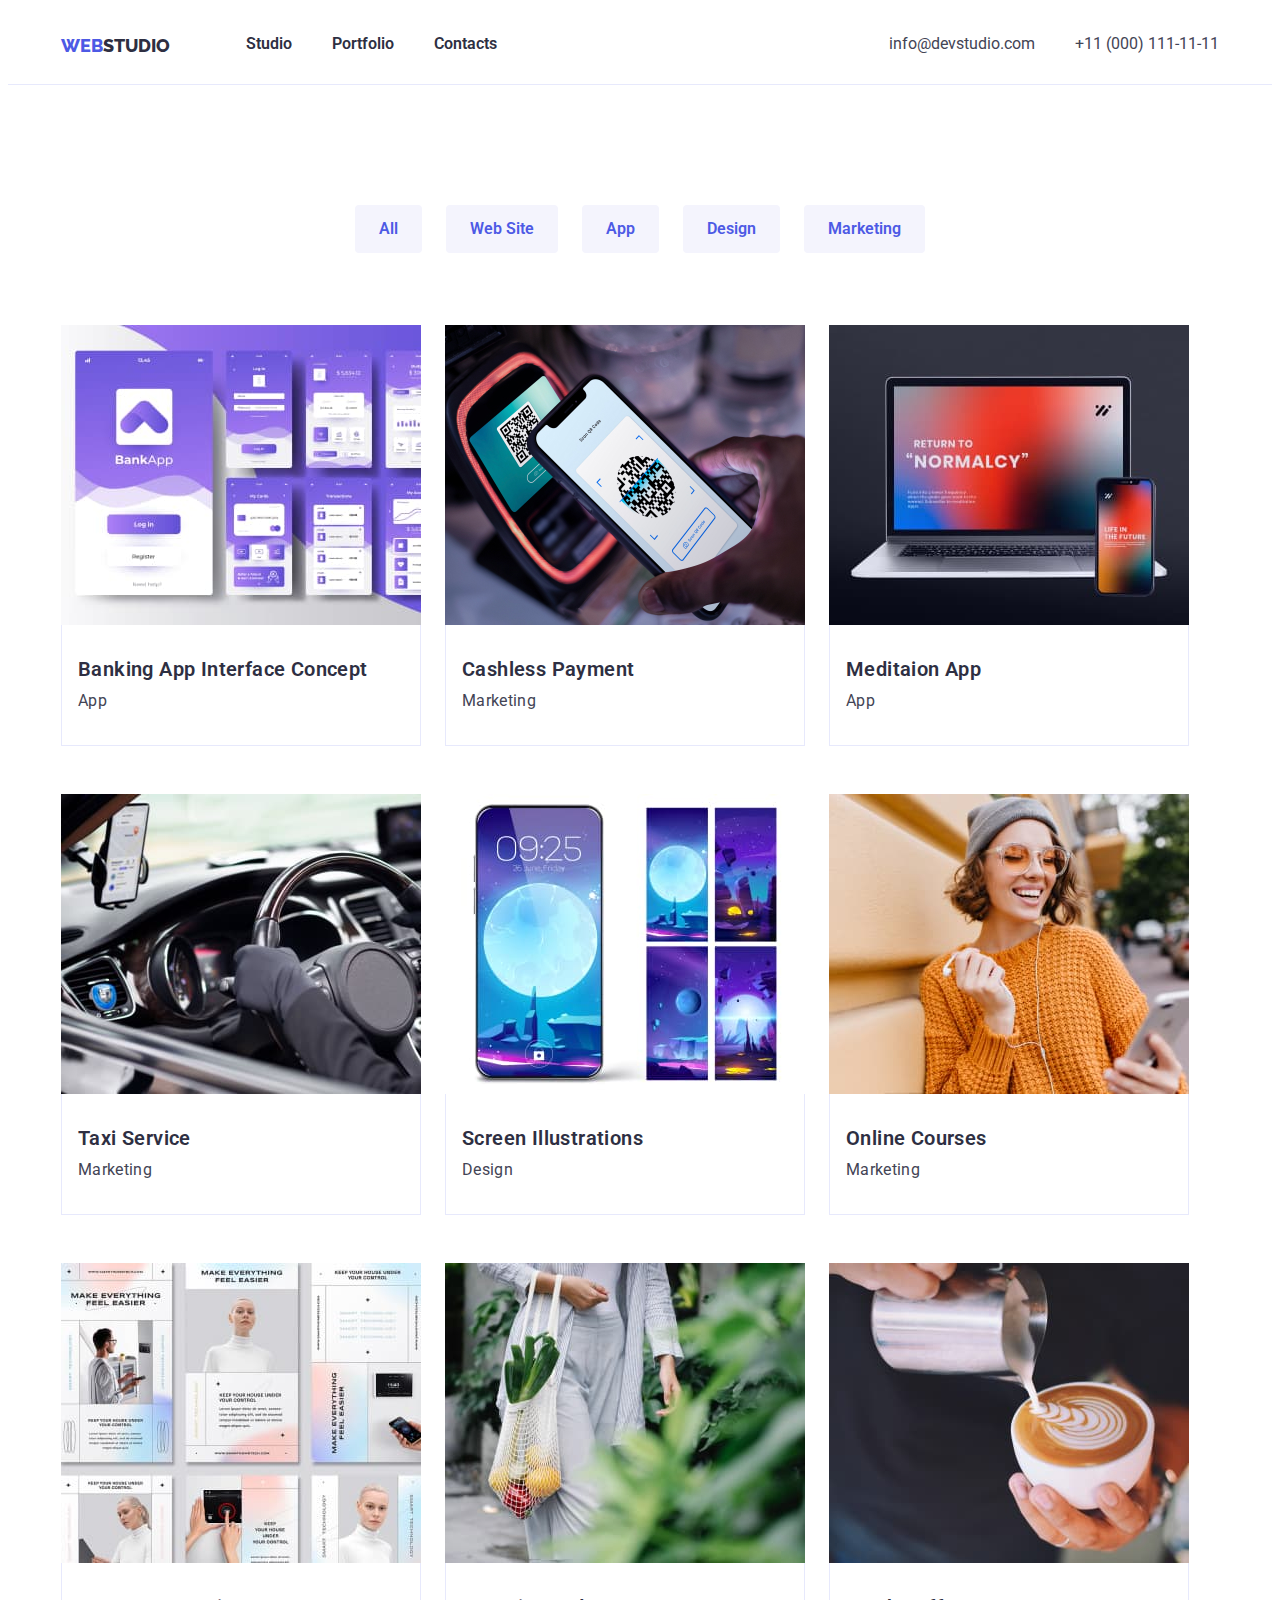
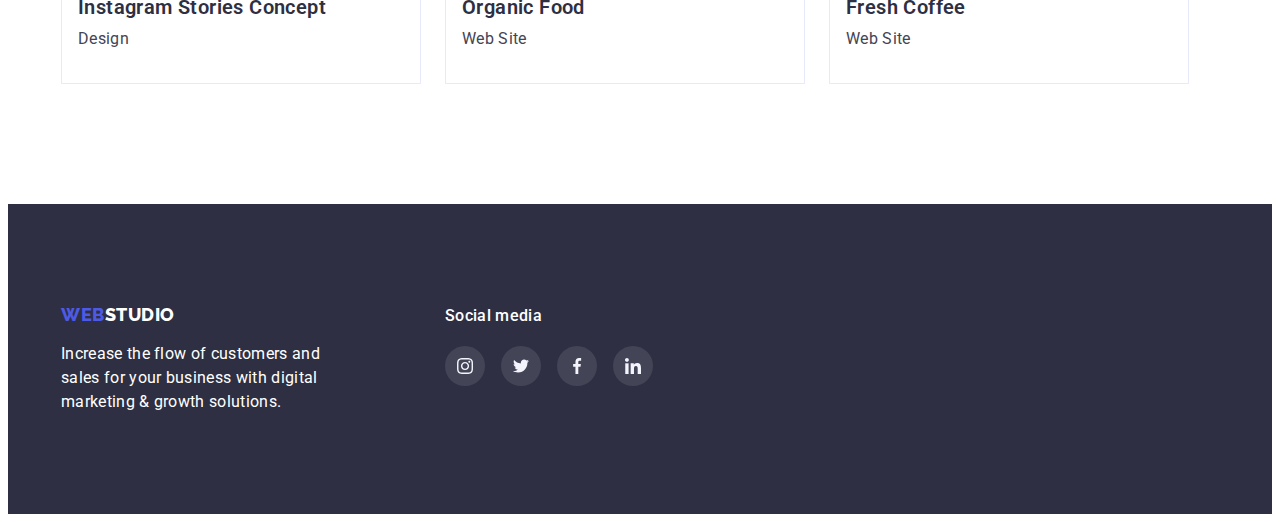
==== portfolio.html @ 2a15c345 "Add files via upload" ====
<!DOCTYPE html>
<html lang="en">
  <head>
    <meta charset="UTF-8" />
    <meta http-equiv="X-UA-Compatible" content="IE=edge" />
    <meta name="viewport" content="width=device-width, initial-scale=1.0" />
    <title>Document</title>
    <link rel="preconnect" href="https://fonts.googleapis.com" />
    <link rel="preconnect" href="https://fonts.gstatic.com" crossorigin />
    <link
      href="https://fonts.googleapis.com/css2?family=Raleway:wght@800&family=Roboto:wght@400;500;700;900&display=swap"
      rel="stylesheet"
    />
    <link
      rel="stylesheet"
      href="https://cdnjs.cloudflare.com/ajax/libs/modern-normalize/1.1.0/modern-normalize.min.css"
      integrity="sha512-wpPYUAdjBVSE4KJnH1VR1HeZfpl1ub8YT/NKx4PuQ5NmX2tKuGu6U/JRp5y+Y8XG2tV+wKQpNHVUX03MfMFn9Q=="
      crossorigin="anonymous"
      referrerpolicy="no-referrer"
    />
    <link rel="stylesheet" href="css/portfolio.css" />
  </head>

  <body class="body">
    <header class="header">
      <div class="container">
        <nav class="header-navigation">
          <a class="header-link" href="index.html">Web<span>Studio</span></a>
          <ul class="header-list">
            <li class="nav-link"><a class="nav-links" href="index.html">Studio</a></li>
            <li class="nav-link"><a class="nav-links" href="portfolio.html">Portfolio</a></li>
            <li class="nav-link"><a class="nav-links" href="">Contacts</a></li>
          </ul>
        </nav>
        <ul class="header-list">
          <li class="header-item">
            <a class="contacts" href="mailto:info@devstudio.com">info@devstudio.com</a>
          </li>
          <li class="header-item">
            <a class="contacts" href="tel:+11(000)111-11-11">+11 (000) 111-11-11</a>
          </li>
        </ul>
      </div>
    </header>
    <main>
      <section class="section">
        <div class="container">
          <ul class="section-ulb">
            <li class="section-item"><button class="section-button" type="button">All</button></li>
            <li class="section-item">
              <button class="section-button" type="button">Web Site</button>
            </li>
            <li class="section-item"><button class="section-button" type="button">App</button></li>
            <li class="section-item">
              <button class="section-button" type="button">Design</button>
            </li>
            <li class="section-item">
              <button class="section-button" type="button">Marketing</button>
            </li>
          </ul>
            <ul class="section-img list">
              <li class="section-item1">
                <div class="switch-box">
                  <img
                  class="section-image"
                  src="./img/photo8.jpg"
                  alt="photo"
                  width="360"
                  height="300"
                  />
                  <p class="switch-text">14 Stylish and User-Friendly App Design Concepts · Task Manager App · Calorie Tracker App · Exotic Fruit Ecommerce App · Cloud Storage App</p>
                </div>
                <div class="border">
                  <h1 class="section-title3">Banking App Interface Concept</h1>
                  <p class="section-paragraph">App</p>
                </div>
              </li>
              <li class="section-item1">
                <div class="switch-box">
                  <img class="section-image" src="img/cash.jpg" width="360" height="300" alt="cash" />
                  <p class="switch-text">14 Stylish and User-Friendly App Design Concepts · Task Manager App · Calorie Tracker App · Exotic Fruit Ecommerce App · Cloud Storage App</p>
                </div>
                <div class="border">
                  <h2 class="section-title3">Cashless Payment</h2>
                  <p class="section-paragraph">Marketing</p>
                </div>
              </li>
            <li class="section-item1">
              <div class="switch-box">
                <img
                class="section-image"
                src="./img/photo9.jpg"
                alt="photo"
                width="360"
                height="300"
                />
                <p class="switch-text">14 Stylish and User-Friendly App Design Concepts · Task Manager App · Calorie Tracker App · Exotic Fruit Ecommerce App · Cloud Storage App</p>
              </div>
                <div class="border">
                  <h2 class="section-title3">Meditaion App</h2>
                  <p class="section-paragraph">App</p>
                </div>
              </li>
              <li class="section-item1">
                <div class="switch-box">
                  <img
                  class="section-image"
                  src="./img/photo10.jpg"
                  alt="photo"
                  width="360"
                  height="300"
                  />
                  <p class="switch-text">14 Stylish and User-Friendly App Design Concepts · Task Manager App · Calorie Tracker App · Exotic Fruit Ecommerce App · Cloud Storage App</p>
                </div>
                <div class="border">
                  <h2 class="section-title3">Taxi Service</h2>
                  <p class="section-paragraph">Marketing</p>
                </div>
              </li>
              <li class="section-item1">
                <div class="switch-box">
                  <img
                  class="section-image"
                  src="./img/photo11.jpg"
                  alt="photo"
                  width="360"
                  height="300"
                  />
                  <p class="switch-text">14 Stylish and User-Friendly App Design Concepts · Task Manager App · Calorie Tracker App · Exotic Fruit Ecommerce App · Cloud Storage App</p>
                </div>
                <div class="border">
                  <h2 class="section-title3">Screen Illustrations</h2>
                  <p class="section-paragraph">Design</p>
                </div>
              </li>
              <li class="section-item1">
                <div class="switch-box">
                  <img
                  class="section-image"
                  src="./img/photo12.jpg"
                  alt="photo"
                  width="360"
                  height="300"
                  />
                  <p class="switch-text">14 Stylish and User-Friendly App Design Concepts · Task Manager App · Calorie Tracker App · Exotic Fruit Ecommerce App · Cloud Storage App</p>
                </div>
                  <div class="border">
                  <h2 class="section-title3">Online Courses</h2>
                  <p class="section-paragraph">Marketing</p>
                </div>
              </li>
              <li class="section-item1">
                <div class="switch-box">
                  <img
                  class="section-image"
                  src="./img/photo13.jpg"
                  alt="photo"
                  width="360"
                  height="300"
                  />
                  <p class="switch-text">14 Stylish and User-Friendly App Design Concepts · Task Manager App · Calorie Tracker App · Exotic Fruit Ecommerce App · Cloud Storage App</p>
                </div>
                <div class="border">
                  <h2 class="section-title3">Instagram Stories Concept</h2>
                  <p class="section-paragraph">Design</p>
                </div>
              </li>
              <li class="section-item1">
                <div class="switch-box">

                  <img
                  class="section-image"
                  src="./img/photo14.jpg"
                  alt="photo"
                  width="360"
                  height="300"
                  />
                  <p class="switch-text">14 Stylish and User-Friendly App Design Concepts · Task Manager App · Calorie Tracker App · Exotic Fruit Ecommerce App · Cloud Storage App</p>
                </div>
                <div class="border">
                  <h2 class="section-title3">Organic Food</h2>
                  <p class="section-paragraph">Web Site</p>
                </div>
              </li>
              <li class="section-item1">
                <div class="switch-box">
                  <img
                  class="section-image"
                  src="./img/photo15.jpg"
                  alt="photo"
                  width="360"
                  height="300"
                  />
                  <p class="switch-text">14 Stylish and User-Friendly App Design Concepts · Task Manager App · Calorie Tracker App · Exotic Fruit Ecommerce App · Cloud Storage App</p>
                </div>
                <div class="border">
                  <h2 class="section-title3">Fresh Coffee</h2>
                  <p class="section-paragraph">Web Site</p>
                </div>
              </li>
            </ul>
          </div>
        </div>
      </section>
    </main>
    <footer class="footer">
      <div class="container">
        <div class="footer-wrap">
          <a class="footer-link" href="index.html">Web<span>Studio</span></a>
          <p class="footer-paragraph">
            Increase the flow of customers and sales for your business with digital marketing &
            growth solutions.
          </p>
        </div>
        <div class="footer-media">
          <p class="fmedia-text">Social media</p>
          <ul class="footer-social-list">
            <li class="foteer-item">
              <a href="" class="social-media-link">
                <svg class="footer-icon" width="40px">
                  <use href="img/svg/sprite.svg#icon-Ellipse"></use>
                </svg>
              </a>
            </li>
            <li class="foteer-item">
              <a href="" class="social-media-link">
                <svg class="footer-icon" width="40px">
                  <use href="img/svg/sprite.svg#icon-Ellipse-1"></use>
                </svg>
              </a>
            </li>
            <li class="foteer-item">
              <a href="" class="social-media-link">
                <svg class="footer-icon" width="40px">
                  <use href="img/svg/sprite.svg#icon-Ellipse-2"></use>
                </svg>
              </a>
            </li>
            <li class="foteer-item">
              <a href="" class="social-media-link">
                <svg class="footer-icon" width="40px">
                  <use href="img/svg/sprite.svg#icon-Ellipse-3"></use>
                </svg>
              </a>
            </li>
          </ul>
        </div>
      </div>
    </footer>
  </body>
</html>
---- css/portfolio.css ----
li {
  list-style: none;
}
body {
  /* font-family: 'Raleway', sans-serif */
  font-family: 'Roboto', sans-serif;
  box-sizing: border-box;
  color: var(--main-color);
  background: var(--background-color);
}
p,
h1,
h2,
h3,
h4,
h5,
h6 {
  margin: 0;
}
ul,
ol {
  margin: 0;
  padding-left: 0;
}
:root {
  --main-color: #2e2f42;
  --second-color: #434455;
  --link-color: #4d5ae5;
  --background-color: #fff;
  --section4-color: #f4f4fd;
}
.header {
  border-bottom: 1px solid #e7e9fc;
  background-color: #ffff;
  padding-top: 24px;
  padding-bottom: 24px;
}
.header > .container {
  display: flex;
}
.container {
  width: 1158px;
  padding-left: 15px;
  padding-right: 15px;
  margin: 0 auto;
}
.header-link {
  margin-right: 76px;
  text-decoration: none;
  color: var(--link-color);
  text-transform: uppercase;
  font-family: 'Raleway', sans-serif;
  font-weight: 800;
  font-size: 18px;
  line-height: 24px;
}
.header-navigation {
  display: flex;
  align-items: center;
  margin-right: auto;
}
.header-list {
  gap: 40px;
  display: flex;
}
.header-link:focus {
  color: var(--link-color);
  background-color: var(--background-color);
}
.header-link span {
  color: var(--main-color);
}

.header-link:hover {
  color: var(--link-color);
}

.nav-link {
  background-color: white;
}
.nav-links {
  padding-top: 4px;
  padding-bottom: 8px;
  text-decoration: none;
  font-family: 'Roboto', sans-serif;
  text-decoration: none;
  color: var(--main-color);
  font-weight: 600;
  font-size: 16px;
  line-height: 24px;
  transition: color 0.1s linear;
}
.nav-links:focus {
  background-color: white;
  color: #404bbf;
}
.nav-links:focus {
  color: #404bbf;
}
.nav-links:hover {
  color: var(--link-color);
}
.nav-link::after {
  content: '';
  opacity: 0;
  display: block;
  height: 4px;
  width: 100%;
  background: #404bbf;
  border-radius: 2px;
  transition: opacity 0.1s linear;
  z-index: 1;
}
.nav-link:hover::after {
  opacity: 1;
}
.nav-link:active::after {
  opacity: 1;
}

.contacts {
  font-family: 'Roboto', sans-serif;
  font-weight: 400;
  font-size: 16px;
  line-height: 24px;
  color: var(--second-color);
  text-decoration: none;
}
.contacts:hover {
  color: var(--link-color);
}
.contacts:focus {
  background-color: var(--background-color);
  color: var(--link-color);
}
section {
  padding-top: 120px;
}
.section-ulb {
  margin-bottom: 72px;
  gap: 24px;
  justify-content: center;
  text-align: center;
  align-items: center;
  display: flex;
}
.section-button {
  color: #4d5ae5;
  background-color: #f4f4fd;
  padding: 0;
  border: none;
  font-family: 'Roboto', sans-serif;
  font-style: normal;
  font-weight: 600;
  font-size: 16px;
  line-height: 24px;
  cursor: pointer;
  padding: 12px 24px;
  border-radius: 4px;
}
.section-button:hover {
  box-shadow: 0px 3px 1px rgba(0, 0, 0, 0.1), 0px 2px 1px rgba(0, 0, 0, 0.08),
    0px 2px 2px rgba(0, 0, 0, 0.12);
  border-radius: 4px;
  color: var(--background-color);
  background-color: var(--link-color);
}
.section-button:focus {
  box-shadow: 0px 3px 1px rgba(0, 0, 0, 0.1), 0px 2px 1px rgba(0, 0, 0, 0.08),
    0px 2px 2px rgba(0, 0, 0, 0.12);
  border-radius: 4px;
  color: var(--background-color);
  background-color: var(--link-color);
}
.section-img {
  padding-bottom: 120px;
  display: flex;
  flex-wrap: wrap;
  column-gap: 24px;
  row-gap: 48px;
}
.section-image {
  display: block;
}
.switch-box {
  position: relative;
  overflow: hidden;
}
.switch-text {
  text-align: center;
  height: 100%;
  width: 100%;
  position: absolute;
  top: 0;
  left: 0;
  background: #4d5ae5;
  color: white;
  font-size: 18px;
  transform: translate(0, 100%);
  transition: transform 250ms cubic-bezier(0.4, 0, 0.2, 1);
  padding: 40px 32px 0 32px;
}
.section-item1:hover .switch-text {
  transform: translate(0, 0);
}
/* .section-item1 {
  max-width: 360px;
  width: calc((100% - 48px) / 3);
} */
.section-item1:hover {
  box-shadow: 0px 1px 6px rgba(46, 47, 66, 0.08), 0px 1px 1px rgba(46, 47, 66, 0.16),
    0px 2px 1px rgba(46, 47, 66, 0.08);
}
.border {
  background: #ffffff;
  border: 1px solid #e7e9fc;
  padding: 32px 16px;
  border-top: none;
}
.section-title3 {
  margin-bottom: 8px;
  font-family: 'Roboto', sans-serif;
  font-weight: 600;
  font-size: 20px;
  line-height: 24px;
  letter-spacing: 0.02em;
  color: var(--main-color);
}
.section-paragraph {
  font-family: 'Roboto', sans-serif;
  font-weight: 400;
  font-size: 16px;
  line-height: 24px;
  letter-spacing: 0.02em;
  color: var(--second-color);
}
.footer {
  background-image: url(../img/Dark-bg.png);
  padding-bottom: 100px;
  padding-top: 100px;
  background-color: var(--main-color);
}

.footer-paragraph {
  width: 264px;
  margin-top: 16px;
  font-family: 'Roboto', sans-serif;
  font-weight: 400;
  font-size: 16px;
  line-height: 1.5;
  letter-spacing: 0.02em;
  color: var(--background-color);
}
.footer-link {
  letter-spacing: 0.03em;
  font-family: 'Raleway', sans-serif;
  font-weight: 800;
  font-size: 18px;
  line-height: 1.2;
  text-decoration: none;
  text-transform: uppercase;
  color: var(--link-color);
}
.footer-link:focus {
  background-color: var(--main-color);
  color: var(--link-color);
}
.footer-link span {
  color: var(--background-color);
}
.section4-img {
  display: block;
  background-color: var(--background-color);
}
.footer > .container {
  display: flex;
  gap: 120px;
}
.footer-media > .container {
  display: flex;
  gap: 120px;
}
.footer-icon {
  width: 40px;
  height: 40px;
}
.footer-social-list {
  gap: 16px;
  display: flex;
}
.fmedia-text {
  margin-bottom: 18px;
  font-family: 'Roboto';
  font-style: normal;
  font-weight: 500;
  font-size: 16px;
  line-height: 24px;
  letter-spacing: 0.02em;
  color: #ffffff;
}
.social-media-link {
  transition: background 0.1s linear 0.1s;
  fill: rgba(255, 255, 255, 0.1);
  border-radius: 50%;
  display: flex;
}
.social-media-link:hover {
  background-color: #31d0aa;
}
.social-media-link:focus {
  background-color: #31d0aa;
}
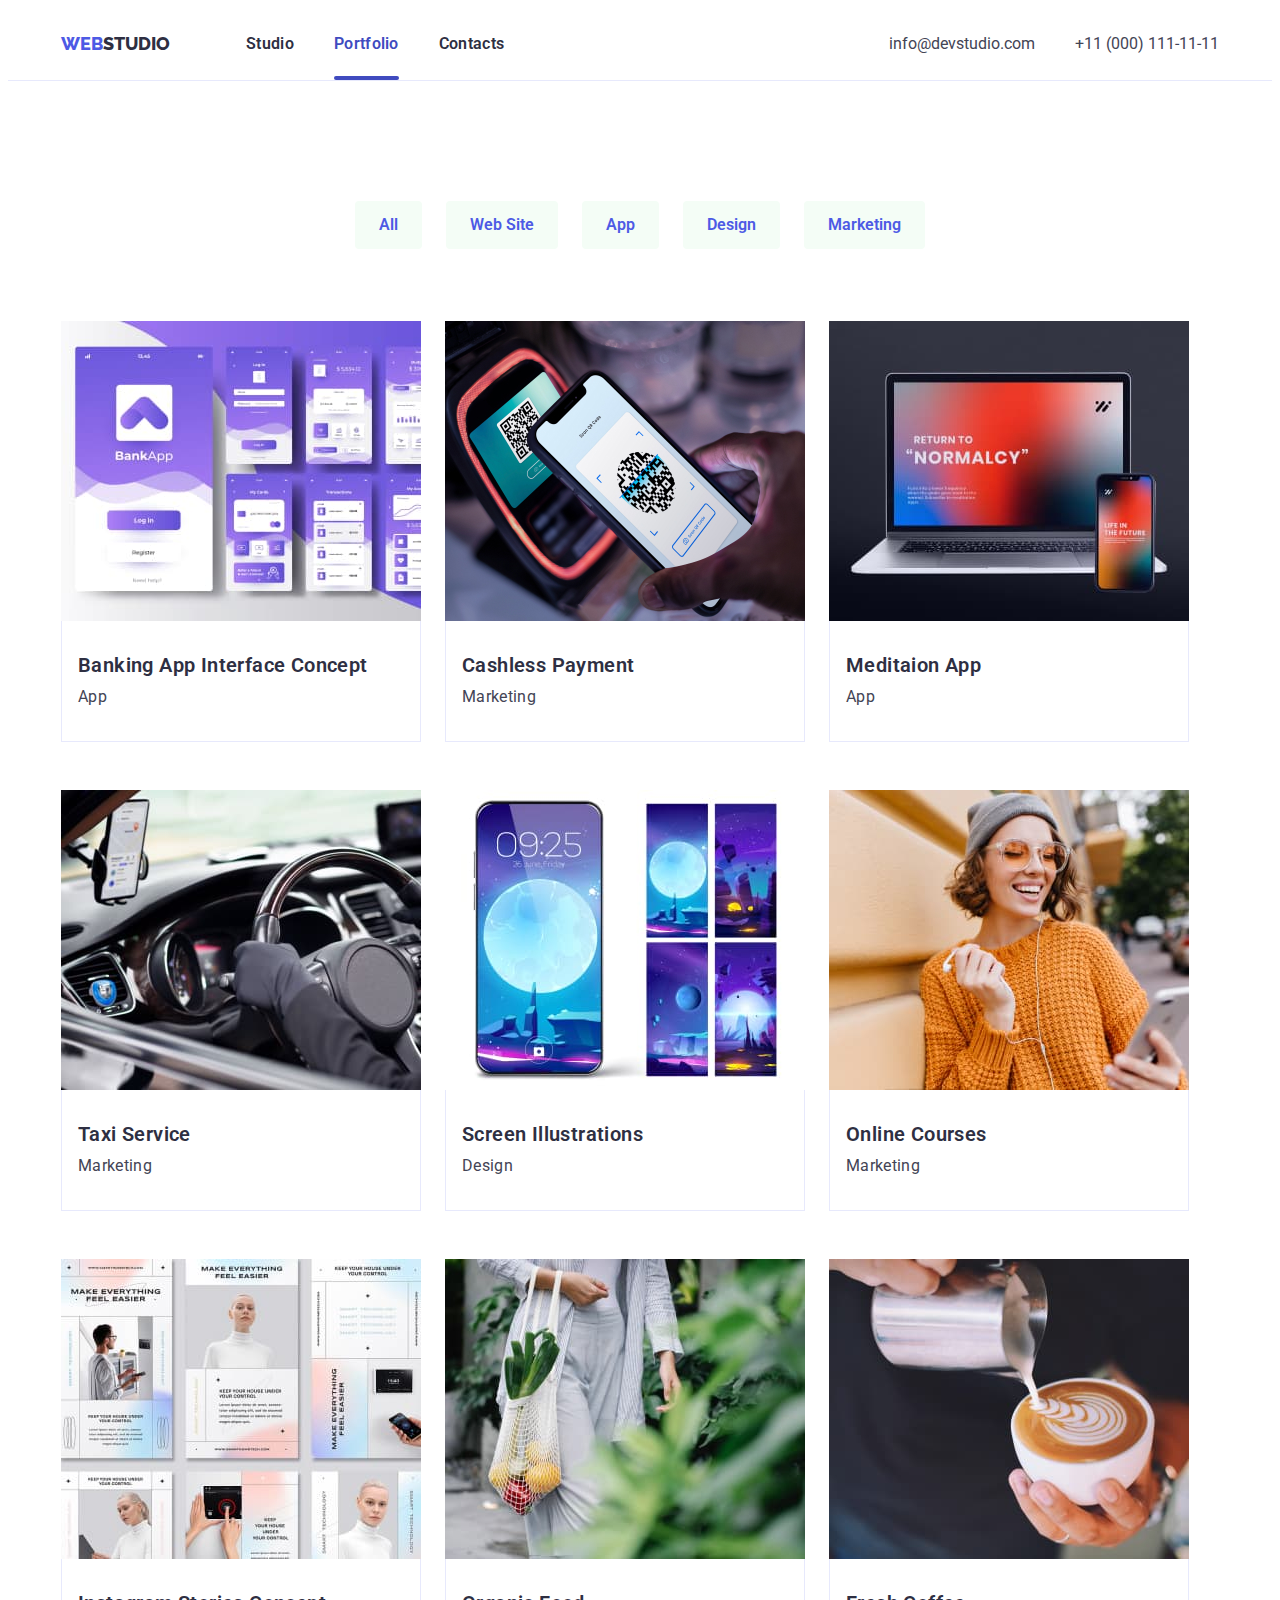
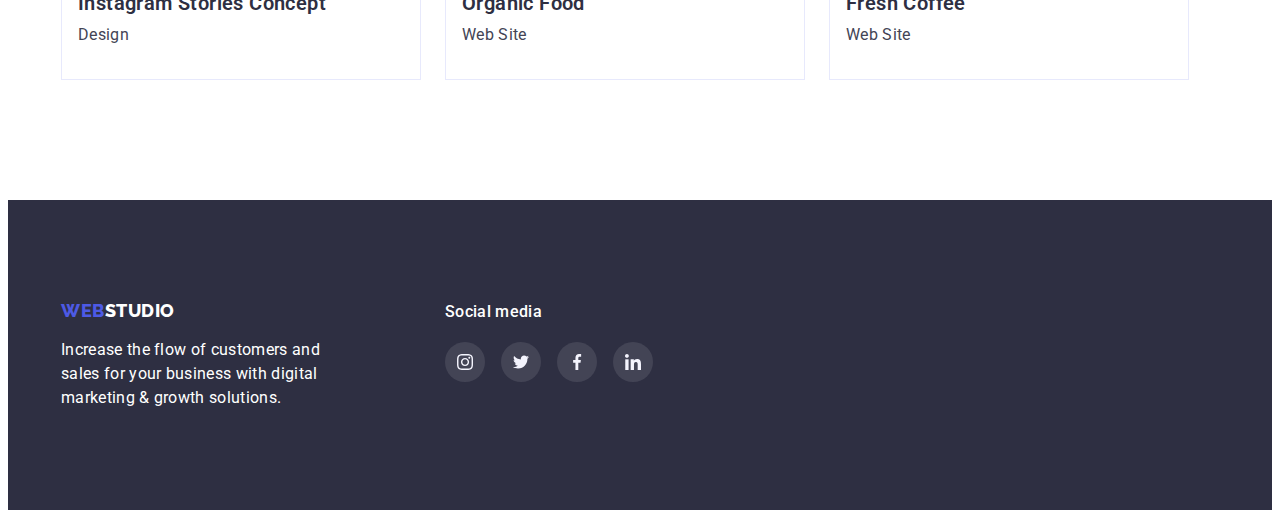
==== commit 6c8b4836: "Add files via upload" ====
--- a/portfolio.html
+++ b/portfolio.html
@@ -27,9 +27,9 @@
         <nav class="header-navigation">
           <a class="header-link" href="index.html">Web<span>Studio</span></a>
           <ul class="header-list">
-            <li class="nav-link"><a class="nav-links" href="index.html">Studio</a></li>
-            <li class="nav-link"><a class="nav-links" href="portfolio.html">Portfolio</a></li>
-            <li class="nav-link"><a class="nav-links" href="">Contacts</a></li>
+            <li class="header-item"><a class="nav-links" href="index.html">Studio</a></li>
+            <li class="header-item current"><a class="nav-links current" href="portfolio.html">Portfolio</a></li>
+            <li class="header-item"><a class="nav-links" href="">Contacts</a></li>
           </ul>
         </nav>
         <ul class="header-list">
--- a/css/portfolio.css
+++ b/css/portfolio.css
@@ -28,6 +28,7 @@
   --link-color: #4d5ae5;
   --background-color: #fff;
   --section4-color: #f4f4fd;
+  --transition: 250ms cubic-bezier(0.4, 0, 0.2, 1);
 }
 .header {
   border-bottom: 1px solid #e7e9fc;
@@ -78,45 +79,46 @@
 .nav-link {
   background-color: white;
 }
+.header-item {
+  color: #2e2f42;
+  font-family: 'Roboto', sans-serif;
+  font-style: normal;
+  font-weight: 600;
+  font-size: 16px;
+  line-height: 1.5em;
+  position: relative;
+}
+
+.nav-links.current {
+  color: #404bbf;
+}
 .nav-links {
-  padding-top: 4px;
-  padding-bottom: 8px;
+  font-family: 'Roboto';
+  font-style: normal;
+  font-weight: 600;
+  font-size: 16px;
+  line-height: 24px;
+  letter-spacing: 0.02em;
+  color: #2e2f42;
   text-decoration: none;
-  font-family: 'Roboto', sans-serif;
-  text-decoration: none;
-  color: var(--main-color);
-  font-weight: 600;
-  font-size: 16px;
-  line-height: 24px;
-  transition: color 0.1s linear;
-}
-.nav-links:focus {
-  background-color: white;
-  color: #404bbf;
-}
+  transition: color 250ms cubic-bezier(0.4, 0, 0.2, 1);
+}
+
+.header-item.current::after {
+  content: '';
+  position: absolute;
+  width: 100%;
+  height: 4px;
+  background-color: #404bbf;
+  left: 0;
+  bottom: -100%;
+  border-radius: 2px;
+}
+
+.nav-links:hover,
 .nav-links:focus {
   color: #404bbf;
 }
-.nav-links:hover {
-  color: var(--link-color);
-}
-.nav-link::after {
-  content: '';
-  opacity: 0;
-  display: block;
-  height: 4px;
-  width: 100%;
-  background: #404bbf;
-  border-radius: 2px;
-  transition: opacity 0.1s linear;
-  z-index: 1;
-}
-.nav-link:hover::after {
-  opacity: 1;
-}
-.nav-link:active::after {
-  opacity: 1;
-}
 
 .contacts {
   font-family: 'Roboto', sans-serif;
@@ -125,6 +127,7 @@
   line-height: 24px;
   color: var(--second-color);
   text-decoration: none;
+  transition: var(--transition);
 }
 .contacts:hover {
   color: var(--link-color);
@@ -146,7 +149,7 @@
 }
 .section-button {
   color: #4d5ae5;
-  background-color: #f4f4fd;
+  background-color: #f4fdf6;
   padding: 0;
   border: none;
   font-family: 'Roboto', sans-serif;
@@ -157,6 +160,7 @@
   cursor: pointer;
   padding: 12px 24px;
   border-radius: 4px;
+  transition: background 250ms cubic-bezier(0.4, 0, 0.2, 1);
 }
 .section-button:hover {
   box-shadow: 0px 3px 1px rgba(0, 0, 0, 0.1), 0px 2px 1px rgba(0, 0, 0, 0.08),
@@ -216,6 +220,7 @@
   border: 1px solid #e7e9fc;
   padding: 32px 16px;
   border-top: none;
+  transition: background 250ms cubic-bezier(0.4, 0, 0.2, 1);
 }
 .section-title3 {
   margin-bottom: 8px;
@@ -299,7 +304,7 @@
   color: #ffffff;
 }
 .social-media-link {
-  transition: background 0.1s linear 0.1s;
+  transition: var(--transition);
   fill: rgba(255, 255, 255, 0.1);
   border-radius: 50%;
   display: flex;
